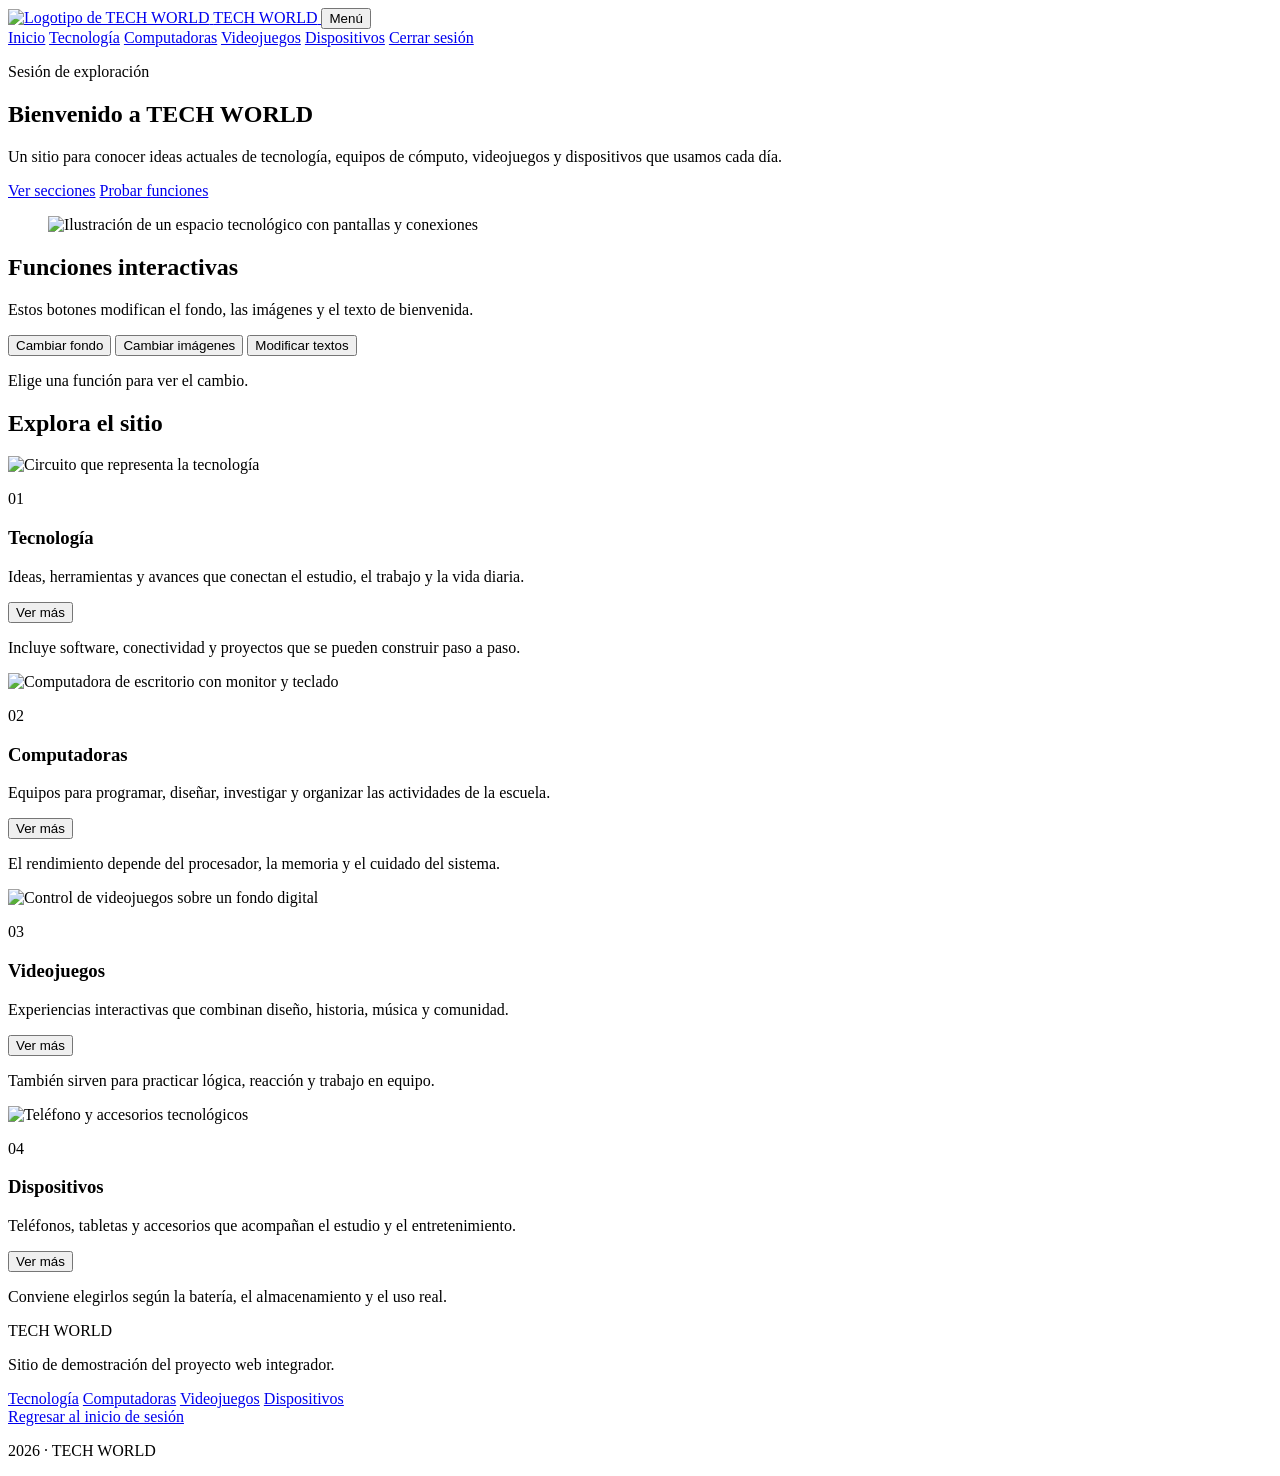
==== inicio.html @ 04315aa1 "Add files via upload" ====
<!DOCTYPE html>
<html lang="es">
<head>
  <meta charset="UTF-8">
  <meta name="viewport" content="width=device-width, initial-scale=1.0">
  <title>TECH WORLD | Inicio</title>
  <meta name="description" content="TECH WORLD: tecnología, computadoras, videojuegos y dispositivos.">
  <link rel="icon" href="img/logo.svg" type="image/svg+xml">
  <link rel="stylesheet" href="css/estilos.css">
</head>
<body class="pagina-inicio tema-noche" data-pagina="inicio">
  <header class="encabezado" id="inicio-pagina">
    <div class="contenedor barra">
      <a class="marca" href="#inicio-pagina">
        <img src="img/logo.svg" alt="Logotipo de TECH WORLD" width="42" height="42">
        <span>TECH WORLD</span>
      </a>

      <button class="boton-menu" id="boton-menu" type="button" aria-expanded="false" aria-controls="navegacion">
        Menú
      </button>

      <nav class="navegacion" id="navegacion" aria-label="Principal">
        <a href="#inicio-pagina">Inicio</a>
        <a href="#tecnologia">Tecnología</a>
        <a href="#computadoras">Computadoras</a>
        <a href="#videojuegos">Videojuegos</a>
        <a href="#dispositivos">Dispositivos</a>
        <a class="enlace-salir" id="cerrar-sesion" href="index.html">Cerrar sesión</a>
      </nav>
    </div>
  </header>

  <main>
    <section class="hero contenedor" aria-labelledby="titulo-bienvenida">
      <div class="hero-texto">
        <p class="etiqueta" id="saludo-usuario">Sesión de exploración</p>
        <h1 id="titulo-bienvenida">Bienvenido a TECH WORLD</h1>
        <p id="texto-bienvenida">
          Un sitio para conocer ideas actuales de tecnología, equipos de cómputo, videojuegos y dispositivos que usamos cada día.
        </p>
        <div class="hero-acciones">
          <a class="boton boton-principal" href="#tecnologia">Ver secciones</a>
          <a class="boton boton-secundario" href="#interacciones">Probar funciones</a>
        </div>
      </div>
      <figure class="hero-figura">
        <img id="imagen-hero" src="img/hero-1.svg" alt="Ilustración de un espacio tecnológico con pantallas y conexiones" width="800" height="500">
      </figure>
    </section>

    <section class="interacciones contenedor revelar" id="interacciones" aria-labelledby="titulo-interacciones">
      <div class="interacciones-encabezado">
        <h2 id="titulo-interacciones">Funciones interactivas</h2>
        <p>Estos botones modifican el fondo, las imágenes y el texto de bienvenida.</p>
      </div>
      <div class="grupo-botones">
        <button class="boton boton-secundario" id="btn-fondo" type="button">Cambiar fondo</button>
        <button class="boton boton-secundario" id="btn-imagenes" type="button">Cambiar imágenes</button>
        <button class="boton boton-secundario" id="btn-textos" type="button">Modificar textos</button>
      </div>
      <p id="estado-interaccion" class="estado" role="status" aria-live="polite">Elige una función para ver el cambio.</p>
    </section>

    <section class="seccion contenedor" aria-labelledby="titulo-temas">
      <h2 id="titulo-temas" class="titulo-seccion">Explora el sitio</h2>
      <div class="rejilla">
        <article class="tarjeta revelar" id="tecnologia">
          <img class="imagen-tema" data-tema="tecnologia" src="img/tecnologia-1.svg" alt="Circuito que representa la tecnología" width="800" height="500">
          <div class="tarjeta-cuerpo">
            <p class="etiqueta">01</p>
            <h3>Tecnología</h3>
            <p>Ideas, herramientas y avances que conectan el estudio, el trabajo y la vida diaria.</p>
            <button class="boton boton-texto" type="button" aria-expanded="false">Ver más</button>
            <p class="detalle">Incluye software, conectividad y proyectos que se pueden construir paso a paso.</p>
          </div>
        </article>

        <article class="tarjeta revelar" id="computadoras">
          <img class="imagen-tema" data-tema="computadoras" src="img/computadoras-1.svg" alt="Computadora de escritorio con monitor y teclado" width="800" height="500">
          <div class="tarjeta-cuerpo">
            <p class="etiqueta">02</p>
            <h3>Computadoras</h3>
            <p>Equipos para programar, diseñar, investigar y organizar las actividades de la escuela.</p>
            <button class="boton boton-texto" type="button" aria-expanded="false">Ver más</button>
            <p class="detalle">El rendimiento depende del procesador, la memoria y el cuidado del sistema.</p>
          </div>
        </article>

        <article class="tarjeta revelar" id="videojuegos">
          <img class="imagen-tema" data-tema="videojuegos" src="img/videojuegos-1.svg" alt="Control de videojuegos sobre un fondo digital" width="800" height="500">
          <div class="tarjeta-cuerpo">
            <p class="etiqueta">03</p>
            <h3>Videojuegos</h3>
            <p>Experiencias interactivas que combinan diseño, historia, música y comunidad.</p>
            <button class="boton boton-texto" type="button" aria-expanded="false">Ver más</button>
            <p class="detalle">También sirven para practicar lógica, reacción y trabajo en equipo.</p>
          </div>
        </article>

        <article class="tarjeta revelar" id="dispositivos">
          <img class="imagen-tema" data-tema="dispositivos" src="img/dispositivos-1.svg" alt="Teléfono y accesorios tecnológicos" width="800" height="500">
          <div class="tarjeta-cuerpo">
            <p class="etiqueta">04</p>
            <h3>Dispositivos</h3>
            <p>Teléfonos, tabletas y accesorios que acompañan el estudio y el entretenimiento.</p>
            <button class="boton boton-texto" type="button" aria-expanded="false">Ver más</button>
            <p class="detalle">Conviene elegirlos según la batería, el almacenamiento y el uso real.</p>
          </div>
        </article>
      </div>
    </section>
  </main>

  <footer class="pie">
    <div class="contenedor pie-contenido">
      <div>
        <p class="marca-pie">TECH WORLD</p>
        <p>Sitio de demostración del proyecto web integrador.</p>
      </div>
      <nav aria-label="Pie de página">
        <a href="#tecnologia">Tecnología</a>
        <a href="#computadoras">Computadoras</a>
        <a href="#videojuegos">Videojuegos</a>
        <a href="#dispositivos">Dispositivos</a>
      </nav>
      <a class="boton boton-secundario" id="cerrar-sesion-pie" href="index.html">Regresar al inicio de sesión</a>
    </div>
    <p class="nota-pie">2026 · TECH WORLD</p>
  </footer>

  <script src="js/script.js"></script>
</body>
</html>
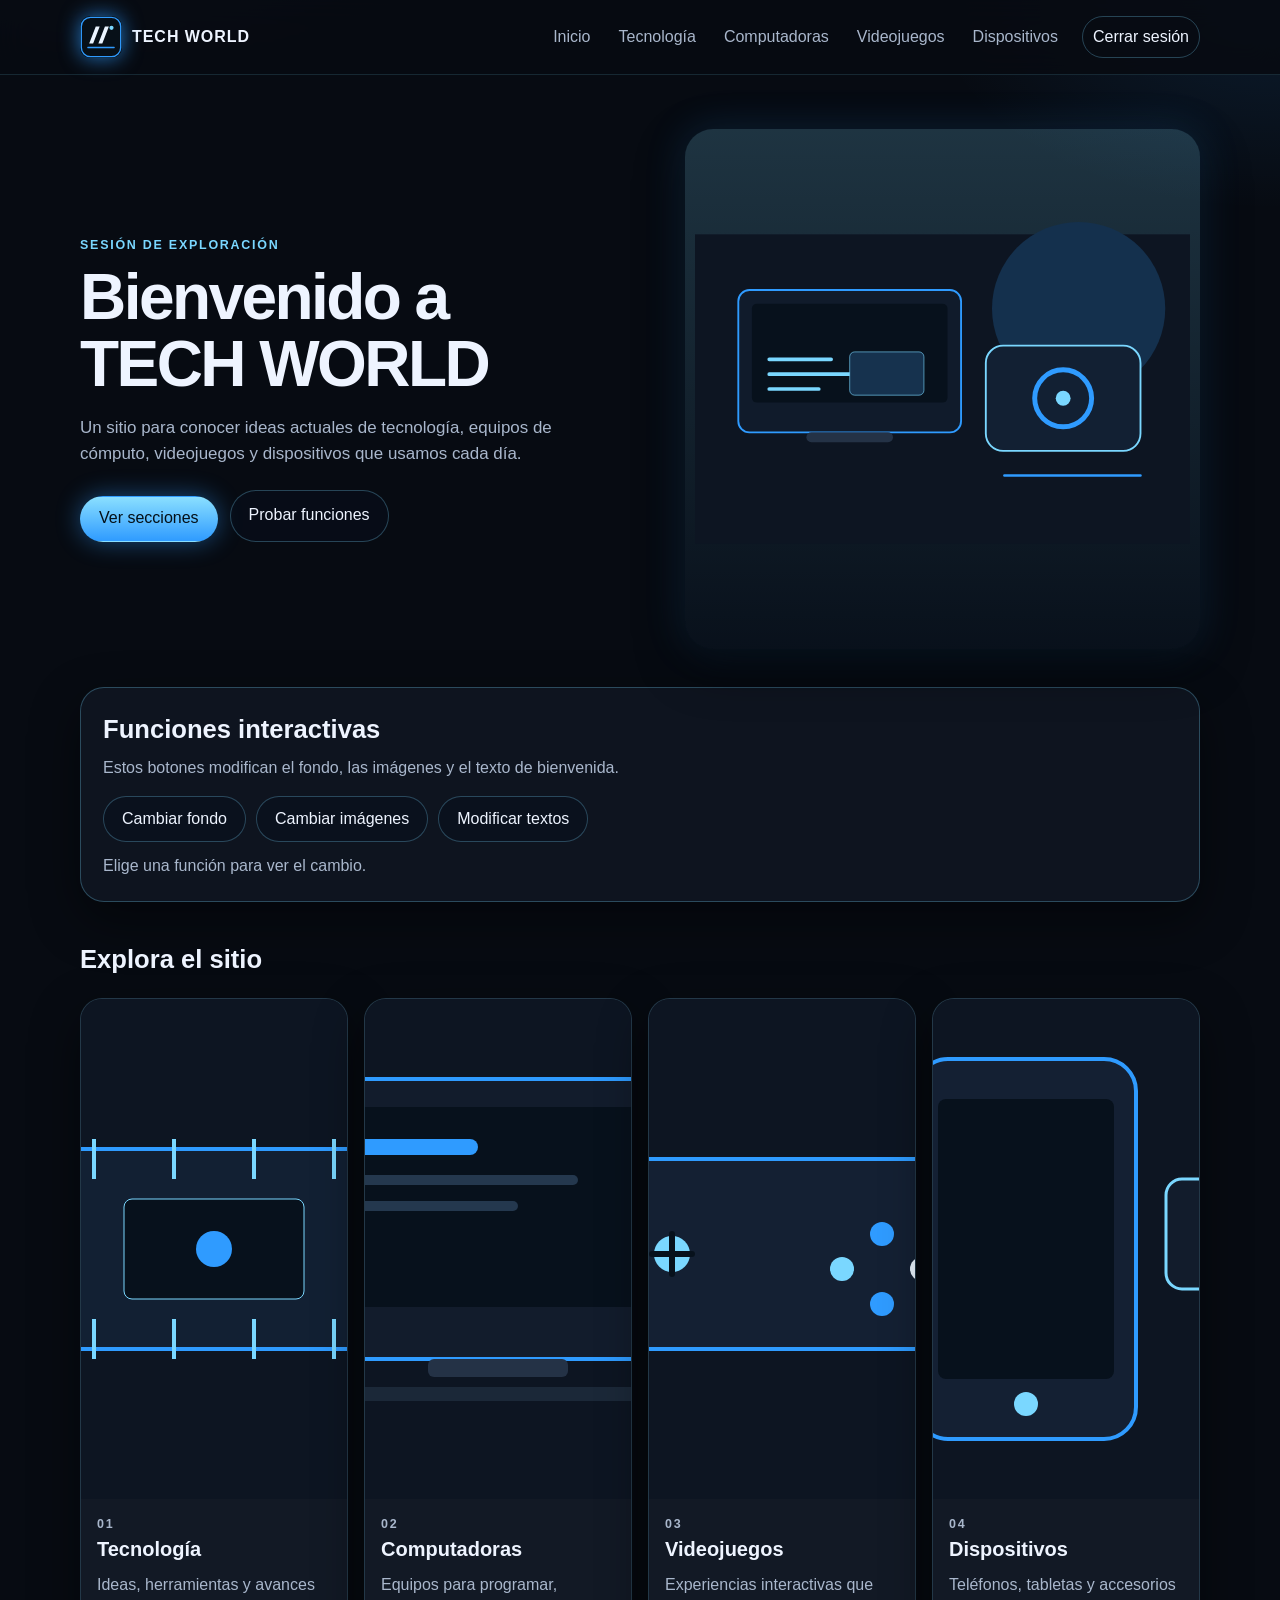
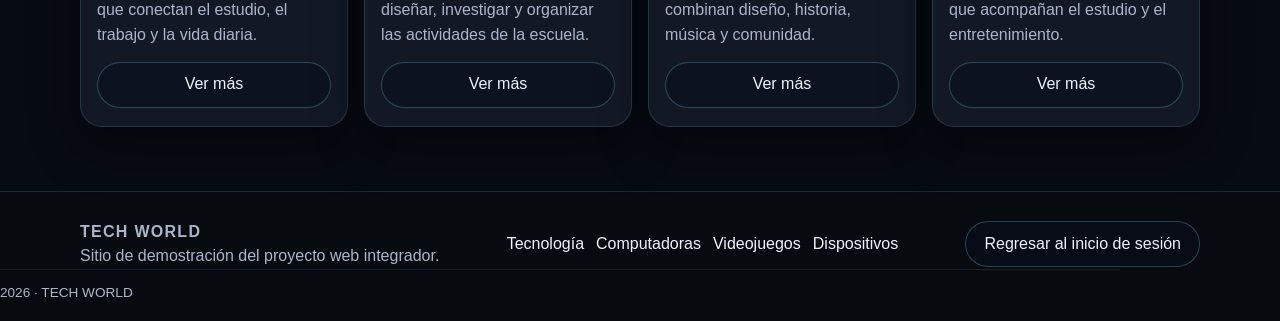
==== commit 3ff2b294: "Add files via upload" ====
--- a/inicio.html
+++ b/inicio.html
@@ -1,134 +1,134 @@
-<!DOCTYPE html>
-<html lang="es">
-<head>
-  <meta charset="UTF-8">
-  <meta name="viewport" content="width=device-width, initial-scale=1.0">
-  <title>TECH WORLD | Inicio</title>
-  <meta name="description" content="TECH WORLD: tecnología, computadoras, videojuegos y dispositivos.">
-  <link rel="icon" href="img/logo.svg" type="image/svg+xml">
-  <link rel="stylesheet" href="css/estilos.css">
-</head>
-<body class="pagina-inicio tema-noche" data-pagina="inicio">
-  <header class="encabezado" id="inicio-pagina">
-    <div class="contenedor barra">
-      <a class="marca" href="#inicio-pagina">
-        <img src="img/logo.svg" alt="Logotipo de TECH WORLD" width="42" height="42">
-        <span>TECH WORLD</span>
-      </a>
-
-      <button class="boton-menu" id="boton-menu" type="button" aria-expanded="false" aria-controls="navegacion">
-        Menú
-      </button>
-
-      <nav class="navegacion" id="navegacion" aria-label="Principal">
-        <a href="#inicio-pagina">Inicio</a>
-        <a href="#tecnologia">Tecnología</a>
-        <a href="#computadoras">Computadoras</a>
-        <a href="#videojuegos">Videojuegos</a>
-        <a href="#dispositivos">Dispositivos</a>
-        <a class="enlace-salir" id="cerrar-sesion" href="index.html">Cerrar sesión</a>
-      </nav>
-    </div>
-  </header>
-
-  <main>
-    <section class="hero contenedor" aria-labelledby="titulo-bienvenida">
-      <div class="hero-texto">
-        <p class="etiqueta" id="saludo-usuario">Sesión de exploración</p>
-        <h1 id="titulo-bienvenida">Bienvenido a TECH WORLD</h1>
-        <p id="texto-bienvenida">
-          Un sitio para conocer ideas actuales de tecnología, equipos de cómputo, videojuegos y dispositivos que usamos cada día.
-        </p>
-        <div class="hero-acciones">
-          <a class="boton boton-principal" href="#tecnologia">Ver secciones</a>
-          <a class="boton boton-secundario" href="#interacciones">Probar funciones</a>
-        </div>
-      </div>
-      <figure class="hero-figura">
-        <img id="imagen-hero" src="img/hero-1.svg" alt="Ilustración de un espacio tecnológico con pantallas y conexiones" width="800" height="500">
-      </figure>
-    </section>
-
-    <section class="interacciones contenedor revelar" id="interacciones" aria-labelledby="titulo-interacciones">
-      <div class="interacciones-encabezado">
-        <h2 id="titulo-interacciones">Funciones interactivas</h2>
-        <p>Estos botones modifican el fondo, las imágenes y el texto de bienvenida.</p>
-      </div>
-      <div class="grupo-botones">
-        <button class="boton boton-secundario" id="btn-fondo" type="button">Cambiar fondo</button>
-        <button class="boton boton-secundario" id="btn-imagenes" type="button">Cambiar imágenes</button>
-        <button class="boton boton-secundario" id="btn-textos" type="button">Modificar textos</button>
-      </div>
-      <p id="estado-interaccion" class="estado" role="status" aria-live="polite">Elige una función para ver el cambio.</p>
-    </section>
-
-    <section class="seccion contenedor" aria-labelledby="titulo-temas">
-      <h2 id="titulo-temas" class="titulo-seccion">Explora el sitio</h2>
-      <div class="rejilla">
-        <article class="tarjeta revelar" id="tecnologia">
-          <img class="imagen-tema" data-tema="tecnologia" src="img/tecnologia-1.svg" alt="Circuito que representa la tecnología" width="800" height="500">
-          <div class="tarjeta-cuerpo">
-            <p class="etiqueta">01</p>
-            <h3>Tecnología</h3>
-            <p>Ideas, herramientas y avances que conectan el estudio, el trabajo y la vida diaria.</p>
-            <button class="boton boton-texto" type="button" aria-expanded="false">Ver más</button>
-            <p class="detalle">Incluye software, conectividad y proyectos que se pueden construir paso a paso.</p>
-          </div>
-        </article>
-
-        <article class="tarjeta revelar" id="computadoras">
-          <img class="imagen-tema" data-tema="computadoras" src="img/computadoras-1.svg" alt="Computadora de escritorio con monitor y teclado" width="800" height="500">
-          <div class="tarjeta-cuerpo">
-            <p class="etiqueta">02</p>
-            <h3>Computadoras</h3>
-            <p>Equipos para programar, diseñar, investigar y organizar las actividades de la escuela.</p>
-            <button class="boton boton-texto" type="button" aria-expanded="false">Ver más</button>
-            <p class="detalle">El rendimiento depende del procesador, la memoria y el cuidado del sistema.</p>
-          </div>
-        </article>
-
-        <article class="tarjeta revelar" id="videojuegos">
-          <img class="imagen-tema" data-tema="videojuegos" src="img/videojuegos-1.svg" alt="Control de videojuegos sobre un fondo digital" width="800" height="500">
-          <div class="tarjeta-cuerpo">
-            <p class="etiqueta">03</p>
-            <h3>Videojuegos</h3>
-            <p>Experiencias interactivas que combinan diseño, historia, música y comunidad.</p>
-            <button class="boton boton-texto" type="button" aria-expanded="false">Ver más</button>
-            <p class="detalle">También sirven para practicar lógica, reacción y trabajo en equipo.</p>
-          </div>
-        </article>
-
-        <article class="tarjeta revelar" id="dispositivos">
-          <img class="imagen-tema" data-tema="dispositivos" src="img/dispositivos-1.svg" alt="Teléfono y accesorios tecnológicos" width="800" height="500">
-          <div class="tarjeta-cuerpo">
-            <p class="etiqueta">04</p>
-            <h3>Dispositivos</h3>
-            <p>Teléfonos, tabletas y accesorios que acompañan el estudio y el entretenimiento.</p>
-            <button class="boton boton-texto" type="button" aria-expanded="false">Ver más</button>
-            <p class="detalle">Conviene elegirlos según la batería, el almacenamiento y el uso real.</p>
-          </div>
-        </article>
-      </div>
-    </section>
-  </main>
-
-  <footer class="pie">
-    <div class="contenedor pie-contenido">
-      <div>
-        <p class="marca-pie">TECH WORLD</p>
-        <p>Sitio de demostración del proyecto web integrador.</p>
-      </div>
-      <nav aria-label="Pie de página">
-        <a href="#tecnologia">Tecnología</a>
-        <a href="#computadoras">Computadoras</a>
-        <a href="#videojuegos">Videojuegos</a>
-        <a href="#dispositivos">Dispositivos</a>
-      </nav>
-      <a class="boton boton-secundario" id="cerrar-sesion-pie" href="index.html">Regresar al inicio de sesión</a>
-    </div>
-    <p class="nota-pie">2026 · TECH WORLD</p>
-  </footer>
-
-  <script src="js/script.js"></script>
-</body>
-</html>
+<!DOCTYPE html>
+<html lang="es">
+<head>
+  <meta charset="UTF-8">
+  <meta name="viewport" content="width=device-width, initial-scale=1.0">
+  <title>TECH WORLD | Inicio</title>
+  <meta name="description" content="TECH WORLD: tecnología, computadoras, videojuegos y dispositivos.">
+  <link rel="icon" href="logo.svg" type="image/svg+xml">
+  <link rel="stylesheet" href="estilos.css">
+</head>
+<body class="pagina-inicio tema-noche" data-pagina="inicio">
+  <header class="encabezado" id="inicio-pagina">
+    <div class="contenedor barra">
+      <a class="marca" href="#inicio-pagina">
+        <img src="logo.svg" alt="Logotipo de TECH WORLD" width="42" height="42">
+        <span>TECH WORLD</span>
+      </a>
+
+      <button class="boton-menu" id="boton-menu" type="button" aria-expanded="false" aria-controls="navegacion">
+        Menú
+      </button>
+
+      <nav class="navegacion" id="navegacion" aria-label="Principal">
+        <a href="#inicio-pagina">Inicio</a>
+        <a href="#tecnologia">Tecnología</a>
+        <a href="#computadoras">Computadoras</a>
+        <a href="#videojuegos">Videojuegos</a>
+        <a href="#dispositivos">Dispositivos</a>
+        <a class="enlace-salir" id="cerrar-sesion" href="index.html">Cerrar sesión</a>
+      </nav>
+    </div>
+  </header>
+
+  <main>
+    <section class="hero contenedor" aria-labelledby="titulo-bienvenida">
+      <div class="hero-texto">
+        <p class="etiqueta" id="saludo-usuario">Sesión de exploración</p>
+        <h1 id="titulo-bienvenida">Bienvenido a TECH WORLD</h1>
+        <p id="texto-bienvenida">
+          Un sitio para conocer ideas actuales de tecnología, equipos de cómputo, videojuegos y dispositivos que usamos cada día.
+        </p>
+        <div class="hero-acciones">
+          <a class="boton boton-principal" href="#tecnologia">Ver secciones</a>
+          <a class="boton boton-secundario" href="#interacciones">Probar funciones</a>
+        </div>
+      </div>
+      <figure class="hero-figura">
+        <img id="imagen-hero" src="hero-1.svg" alt="Ilustración de un espacio tecnológico con pantallas y conexiones" width="800" height="500">
+      </figure>
+    </section>
+
+    <section class="interacciones contenedor revelar" id="interacciones" aria-labelledby="titulo-interacciones">
+      <div class="interacciones-encabezado">
+        <h2 id="titulo-interacciones">Funciones interactivas</h2>
+        <p>Estos botones modifican el fondo, las imágenes y el texto de bienvenida.</p>
+      </div>
+      <div class="grupo-botones">
+        <button class="boton boton-secundario" id="btn-fondo" type="button">Cambiar fondo</button>
+        <button class="boton boton-secundario" id="btn-imagenes" type="button">Cambiar imágenes</button>
+        <button class="boton boton-secundario" id="btn-textos" type="button">Modificar textos</button>
+      </div>
+      <p id="estado-interaccion" class="estado" role="status" aria-live="polite">Elige una función para ver el cambio.</p>
+    </section>
+
+    <section class="seccion contenedor" aria-labelledby="titulo-temas">
+      <h2 id="titulo-temas" class="titulo-seccion">Explora el sitio</h2>
+      <div class="rejilla">
+        <article class="tarjeta revelar" id="tecnologia">
+          <img class="imagen-tema" data-tema="tecnologia" src="tecnologia-1.svg" alt="Circuito que representa la tecnología" width="800" height="500">
+          <div class="tarjeta-cuerpo">
+            <p class="etiqueta">01</p>
+            <h3>Tecnología</h3>
+            <p>Ideas, herramientas y avances que conectan el estudio, el trabajo y la vida diaria.</p>
+            <button class="boton boton-texto" type="button" aria-expanded="false">Ver más</button>
+            <p class="detalle">Incluye software, conectividad y proyectos que se pueden construir paso a paso.</p>
+          </div>
+        </article>
+
+        <article class="tarjeta revelar" id="computadoras">
+          <img class="imagen-tema" data-tema="computadoras" src="computadoras-1.svg" alt="Computadora de escritorio con monitor y teclado" width="800" height="500">
+          <div class="tarjeta-cuerpo">
+            <p class="etiqueta">02</p>
+            <h3>Computadoras</h3>
+            <p>Equipos para programar, diseñar, investigar y organizar las actividades de la escuela.</p>
+            <button class="boton boton-texto" type="button" aria-expanded="false">Ver más</button>
+            <p class="detalle">El rendimiento depende del procesador, la memoria y el cuidado del sistema.</p>
+          </div>
+        </article>
+
+        <article class="tarjeta revelar" id="videojuegos">
+          <img class="imagen-tema" data-tema="videojuegos" src="videojuegos-1.svg" alt="Control de videojuegos sobre un fondo digital" width="800" height="500">
+          <div class="tarjeta-cuerpo">
+            <p class="etiqueta">03</p>
+            <h3>Videojuegos</h3>
+            <p>Experiencias interactivas que combinan diseño, historia, música y comunidad.</p>
+            <button class="boton boton-texto" type="button" aria-expanded="false">Ver más</button>
+            <p class="detalle">También sirven para practicar lógica, reacción y trabajo en equipo.</p>
+          </div>
+        </article>
+
+        <article class="tarjeta revelar" id="dispositivos">
+          <img class="imagen-tema" data-tema="dispositivos" src="dispositivos-1.svg" alt="Teléfono y accesorios tecnológicos" width="800" height="500">
+          <div class="tarjeta-cuerpo">
+            <p class="etiqueta">04</p>
+            <h3>Dispositivos</h3>
+            <p>Teléfonos, tabletas y accesorios que acompañan el estudio y el entretenimiento.</p>
+            <button class="boton boton-texto" type="button" aria-expanded="false">Ver más</button>
+            <p class="detalle">Conviene elegirlos según la batería, el almacenamiento y el uso real.</p>
+          </div>
+        </article>
+      </div>
+    </section>
+  </main>
+
+  <footer class="pie">
+    <div class="contenedor pie-contenido">
+      <div>
+        <p class="marca-pie">TECH WORLD</p>
+        <p>Sitio de demostración del proyecto web integrador.</p>
+      </div>
+      <nav aria-label="Pie de página">
+        <a href="#tecnologia">Tecnología</a>
+        <a href="#computadoras">Computadoras</a>
+        <a href="#videojuegos">Videojuegos</a>
+        <a href="#dispositivos">Dispositivos</a>
+      </nav>
+      <a class="boton boton-secundario" id="cerrar-sesion-pie" href="index.html">Regresar al inicio de sesión</a>
+    </div>
+    <p class="nota-pie">2026 · TECH WORLD</p>
+  </footer>
+
+  <script src="script.js"></script>
+</body>
+</html>
--- a/estilos.css
+++ b/estilos.css
@@ -0,0 +1,721 @@
+/* TECH WORLD — estilos del acceso y de la página principal */
+
+:root {
+  --fondo: #070b12;
+  --fondo-2: #101722;
+  --tarjeta: #141c28;
+  --texto: #eef4ff;
+  --texto-suave: #a9b7cc;
+  --azul: #2f9bff;
+  --azul-brillo: #7ad7ff;
+  --linea: rgba(122, 215, 255, 0.28);
+  --sombra: 0 18px 50px rgba(0, 0, 0, 0.45);
+  --radio: 18px;
+  --ancho: 1120px;
+}
+
+* {
+  box-sizing: border-box;
+}
+
+html {
+  scroll-behavior: smooth;
+}
+
+body {
+  margin: 0;
+  min-height: 100vh;
+  color: var(--texto);
+  font-family: "Segoe UI", "Helvetica Neue", Arial, sans-serif;
+  background:
+    radial-gradient(900px 480px at 8% -10%, rgba(47, 155, 255, 0.22), transparent 55%),
+    radial-gradient(700px 420px at 100% 0%, rgba(47, 155, 255, 0.12), transparent 50%),
+    var(--fondo);
+  line-height: 1.55;
+}
+
+img {
+  max-width: 100%;
+  display: block;
+}
+
+a {
+  color: inherit;
+  text-decoration: none;
+}
+
+button,
+input {
+  font: inherit;
+}
+
+.contenedor {
+  width: min(var(--ancho), calc(100% - 32px));
+  margin-inline: auto;
+}
+
+.etiqueta {
+  margin: 0 0 8px;
+  color: var(--azul-brillo);
+  font-size: 0.78rem;
+  font-weight: 700;
+  letter-spacing: 0.14em;
+  text-transform: uppercase;
+}
+
+.boton {
+  display: inline-flex;
+  align-items: center;
+  justify-content: center;
+  min-height: 46px;
+  padding: 0 18px;
+  border: 1px solid transparent;
+  border-radius: 999px;
+  cursor: pointer;
+  transition: transform 0.2s ease, box-shadow 0.2s ease, background 0.2s ease, border-color 0.2s ease;
+}
+
+.boton:hover {
+  transform: translateY(-2px);
+}
+
+.boton:focus-visible,
+a:focus-visible,
+input:focus-visible,
+.boton-menu:focus-visible {
+  outline: 2px solid var(--azul-brillo);
+  outline-offset: 3px;
+}
+
+.boton-principal {
+  color: #041018;
+  background: linear-gradient(180deg, #8adfff, var(--azul));
+  box-shadow: 0 0 24px rgba(47, 155, 255, 0.45);
+}
+
+.boton-secundario,
+.boton-texto {
+  color: var(--texto);
+  background: rgba(8, 16, 28, 0.55);
+  border-color: var(--linea);
+}
+
+.boton-secundario:hover,
+.boton-texto:hover,
+.enlace-salir:hover {
+  border-color: var(--azul-brillo);
+  box-shadow: 0 0 18px rgba(47, 155, 255, 0.28);
+}
+
+/* Acceso */
+
+.pagina-acceso {
+  min-height: 100vh;
+}
+
+.acceso {
+  display: grid;
+  grid-template-columns: 1.15fr 0.85fr;
+  min-height: 100vh;
+}
+
+.acceso-marca,
+.acceso-panel {
+  position: relative;
+  padding: 56px 8vw;
+}
+
+.acceso-marca {
+  display: flex;
+  flex-direction: column;
+  justify-content: center;
+  overflow: hidden;
+  background:
+    linear-gradient(160deg, rgba(47, 155, 255, 0.16), transparent 42%),
+    #080d16;
+  border-right: 1px solid rgba(122, 215, 255, 0.12);
+}
+
+.resplandor {
+  position: absolute;
+  width: 320px;
+  height: 320px;
+  border-radius: 50%;
+  background: radial-gradient(circle, rgba(47, 155, 255, 0.55), transparent 68%);
+  filter: blur(6px);
+  pointer-events: none;
+}
+
+.resplandor-a {
+  top: -80px;
+  right: -40px;
+}
+
+.resplandor-b {
+  bottom: -90px;
+  left: -60px;
+  background: radial-gradient(circle, rgba(47, 155, 255, 0.28), transparent 70%);
+}
+
+.logo-grande {
+  width: 72px;
+  height: 72px;
+  margin-bottom: 22px;
+  filter: drop-shadow(0 0 16px rgba(47, 155, 255, 0.65));
+}
+
+.acceso-marca h1,
+.hero h1,
+.acceso-panel h2 {
+  margin: 0 0 12px;
+  line-height: 1.05;
+  letter-spacing: -0.04em;
+}
+
+.acceso-marca h1 {
+  font-size: clamp(3rem, 6vw, 5.4rem);
+}
+
+.texto-marca {
+  max-width: 460px;
+  margin: 0 0 24px;
+  color: var(--texto-suave);
+  font-size: 1.08rem;
+}
+
+.lista-marca {
+  margin: 0;
+  padding: 0;
+  list-style: none;
+}
+
+.lista-marca li {
+  position: relative;
+  margin: 10px 0;
+  padding-left: 18px;
+  color: var(--texto);
+}
+
+.lista-marca li::before {
+  content: "";
+  position: absolute;
+  left: 0;
+  top: 0.55em;
+  width: 8px;
+  height: 8px;
+  border-radius: 50%;
+  background: var(--azul);
+  box-shadow: 0 0 10px var(--azul);
+}
+
+.acceso-panel {
+  display: flex;
+  flex-direction: column;
+  justify-content: center;
+  background: rgba(7, 11, 18, 0.78);
+}
+
+.acceso-panel h2 {
+  font-size: 2rem;
+}
+
+.ayuda {
+  margin: 0 0 22px;
+  color: var(--texto-suave);
+}
+
+.campo {
+  margin-bottom: 16px;
+}
+
+.campo label {
+  display: block;
+  margin-bottom: 6px;
+  font-size: 0.92rem;
+}
+
+.campo input {
+  width: 100%;
+  min-height: 48px;
+  padding: 0 14px;
+  color: var(--texto);
+  background: #0c121c;
+  border: 1px solid rgba(169, 183, 204, 0.25);
+  border-radius: 12px;
+}
+
+.campo input::placeholder {
+  color: #728197;
+}
+
+.campo input:focus {
+  border-color: var(--azul);
+  box-shadow: 0 0 0 4px rgba(47, 155, 255, 0.15);
+}
+
+.campo input.invalido {
+  border-color: #ff6b7a;
+  box-shadow: 0 0 0 4px rgba(255, 107, 122, 0.12);
+}
+
+.boton-principal {
+  width: 100%;
+  margin-top: 6px;
+}
+
+.mensaje {
+  min-height: 1.4em;
+  margin: 14px 0 0;
+  font-size: 0.95rem;
+}
+
+.mensaje.error {
+  color: #ff8b98;
+}
+
+.mensaje.ok {
+  color: #8dffc7;
+}
+
+.datos-demo {
+  margin-top: 28px;
+  padding: 16px 18px;
+  background: rgba(20, 28, 40, 0.85);
+  border: 1px solid var(--linea);
+  border-radius: var(--radio);
+  box-shadow: var(--sombra);
+}
+
+.datos-demo p {
+  display: flex;
+  justify-content: space-between;
+  gap: 12px;
+  margin: 6px 0;
+}
+
+.datos-demo span {
+  color: var(--texto-suave);
+}
+
+.sacudir {
+  animation: sacudir 0.42s ease;
+}
+
+@keyframes sacudir {
+  0%, 100% { transform: translateX(0); }
+  25% { transform: translateX(-6px); }
+  50% { transform: translateX(6px); }
+  75% { transform: translateX(-3px); }
+}
+
+/* Página principal */
+
+.encabezado {
+  position: sticky;
+  top: 0;
+  z-index: 20;
+  background: rgba(7, 11, 18, 0.88);
+  border-bottom: 1px solid rgba(122, 215, 255, 0.14);
+  backdrop-filter: blur(14px);
+}
+
+.barra {
+  display: flex;
+  align-items: center;
+  justify-content: space-between;
+  gap: 18px;
+  min-height: 74px;
+}
+
+.marca {
+  display: flex;
+  align-items: center;
+  gap: 10px;
+  font-weight: 800;
+  letter-spacing: 0.06em;
+}
+
+.marca img {
+  filter: drop-shadow(0 0 10px rgba(47, 155, 255, 0.7));
+}
+
+.navegacion {
+  display: flex;
+  align-items: center;
+  gap: 8px;
+}
+
+.navegacion a {
+  padding: 8px 10px;
+  color: var(--texto-suave);
+  border-radius: 999px;
+}
+
+.navegacion a:hover {
+  color: var(--texto);
+  background: rgba(47, 155, 255, 0.12);
+}
+
+.enlace-salir {
+  margin-left: 6px;
+  color: var(--texto) !important;
+  border: 1px solid var(--linea);
+}
+
+.boton-menu {
+  display: none;
+  min-height: 40px;
+  padding: 0 14px;
+  color: var(--texto);
+  background: transparent;
+  border: 1px solid var(--linea);
+  border-radius: 999px;
+  cursor: pointer;
+}
+
+.hero {
+  display: grid;
+  grid-template-columns: 1.05fr 0.95fr;
+  gap: 36px;
+  align-items: center;
+  padding: 54px 0 20px;
+}
+
+.hero h1 {
+  max-width: 12ch;
+  font-size: clamp(2.5rem, 5vw, 4.4rem);
+}
+
+.hero-texto p:not(.etiqueta) {
+  max-width: 520px;
+  color: var(--texto-suave);
+  font-size: 1.06rem;
+}
+
+.hero-acciones {
+  display: flex;
+  flex-wrap: wrap;
+  gap: 12px;
+  margin-top: 22px;
+}
+
+.hero-acciones .boton-principal {
+  width: auto;
+}
+
+.hero-figura {
+  margin: 0;
+  padding: 10px;
+  background: linear-gradient(180deg, rgba(122, 215, 255, 0.2), rgba(47, 155, 255, 0.04));
+  border-radius: 28px;
+  box-shadow: var(--sombra), 0 0 40px rgba(47, 155, 255, 0.18);
+}
+
+.hero-figura img,
+.tarjeta img {
+  width: 100%;
+  border-radius: 20px;
+  transition: opacity 0.25s ease, transform 0.45s ease;
+}
+
+.hero-figura img.cambiando,
+.tarjeta img.cambiando {
+  opacity: 0.15;
+}
+
+.interacciones {
+  margin: 18px auto 10px;
+  padding: 22px;
+  background: rgba(16, 23, 34, 0.86);
+  border: 1px solid var(--linea);
+  border-radius: 24px;
+  box-shadow: var(--sombra);
+}
+
+.interacciones-encabezado h2,
+.titulo-seccion {
+  margin: 0 0 6px;
+  font-size: 1.6rem;
+}
+
+.interacciones-encabezado p,
+.estado {
+  margin: 0;
+  color: var(--texto-suave);
+}
+
+.grupo-botones {
+  display: flex;
+  flex-wrap: wrap;
+  gap: 10px;
+  margin: 16px 0 12px;
+}
+
+.seccion {
+  padding: 28px 0 64px;
+}
+
+.rejilla {
+  display: grid;
+  grid-template-columns: repeat(4, 1fr);
+  gap: 16px;
+  margin-top: 18px;
+}
+
+.tarjeta {
+  overflow: hidden;
+  background: rgba(20, 28, 40, 0.92);
+  border: 1px solid rgba(122, 215, 255, 0.16);
+  border-radius: 22px;
+  box-shadow: var(--sombra);
+  transition: transform 0.25s ease, border-color 0.25s ease, box-shadow 0.25s ease;
+}
+
+.tarjeta:hover {
+  transform: translateY(-6px);
+  border-color: rgba(122, 215, 255, 0.7);
+  box-shadow: var(--sombra), 0 0 26px rgba(47, 155, 255, 0.22);
+}
+
+.tarjeta img {
+  aspect-ratio: 16 / 10;
+  object-fit: cover;
+  border-radius: 0;
+}
+
+.tarjeta:hover img {
+  transform: scale(1.04);
+}
+
+.tarjeta-cuerpo {
+  padding: 16px 16px 18px;
+}
+
+.tarjeta h3 {
+  margin: 0 0 8px;
+  font-size: 1.25rem;
+}
+
+.tarjeta p {
+  margin: 0;
+  color: var(--texto-suave);
+}
+
+.boton-texto {
+  width: 100%;
+  margin-top: 14px;
+}
+
+.detalle {
+  display: none;
+  margin-top: 12px !important;
+  color: var(--texto) !important;
+}
+
+.tarjeta.abierta .detalle {
+  display: block;
+}
+
+.tarjeta.abierta {
+  border-color: var(--azul-brillo);
+}
+
+.pie {
+  padding: 28px 0 18px;
+  background: #070b10;
+  border-top: 1px solid rgba(122, 215, 255, 0.14);
+}
+
+.pie-contenido {
+  display: flex;
+  justify-content: space-between;
+  gap: 24px;
+  align-items: center;
+}
+
+.marca-pie {
+  margin: 0 0 4px;
+  font-weight: 800;
+  letter-spacing: 0.08em;
+}
+
+.pie p {
+  margin: 0;
+  color: var(--texto-suave);
+}
+
+.pie nav {
+  display: flex;
+  flex-wrap: wrap;
+  gap: 12px;
+}
+
+.pie nav a:hover {
+  color: var(--azul-brillo);
+}
+
+.nota-pie {
+  width: min(var(--ancho), calc(100% - 32px));
+  margin: 18px auto 0;
+  padding-top: 12px;
+  border-top: 1px solid rgba(169, 183, 204, 0.12);
+  color: #7f8da1;
+  font-size: 0.85rem;
+}
+
+/* Aparición de secciones */
+
+.js .revelar {
+  opacity: 0;
+  transform: translateY(26px);
+}
+
+.js .revelar.visible {
+  opacity: 1;
+  transform: none;
+  transition: opacity 0.7s ease, transform 0.7s ease;
+}
+
+.pulso {
+  animation: pulso 0.45s ease;
+}
+
+@keyframes pulso {
+  from { opacity: 0.35; transform: translateY(6px); }
+  to { opacity: 1; transform: none; }
+}
+
+section[id] {
+  scroll-margin-top: 90px;
+}
+
+/* Temas de fondo */
+
+body.tema-electrico {
+  --fondo: #031426;
+  --fondo-2: #07243d;
+  --tarjeta: #0c2742;
+  --azul: #3ecbff;
+  --azul-brillo: #b7f3ff;
+  background:
+    radial-gradient(820px 520px at 85% 0%, rgba(0, 190, 255, 0.48), transparent 58%),
+    radial-gradient(640px 420px at 0% 90%, rgba(0, 90, 255, 0.38), transparent 55%),
+    #031426;
+}
+
+body.tema-grafito {
+  --fondo: #15171b;
+  --fondo-2: #22262c;
+  --tarjeta: #2a2f36;
+  --azul: #9fd8ff;
+  --azul-brillo: #d5ecff;
+  --linea: rgba(213, 236, 255, 0.28);
+  background:
+    radial-gradient(760px 420px at 15% 0%, rgba(190, 200, 210, 0.18), transparent 56%),
+    #141618;
+}
+
+body.tema-electrico .encabezado,
+body.tema-grafito .encabezado {
+  background: color-mix(in srgb, var(--fondo) 88%, transparent);
+}
+
+/* Adaptable */
+
+@media (max-width: 980px) {
+  .acceso,
+  .hero,
+  .rejilla,
+  .pie-contenido {
+    grid-template-columns: 1fr;
+    display: grid;
+  }
+
+  .rejilla {
+    grid-template-columns: 1fr 1fr;
+  }
+
+  .acceso-marca {
+    min-height: auto;
+    border-right: 0;
+    border-bottom: 1px solid rgba(122, 215, 255, 0.12);
+  }
+
+  .pie-contenido {
+    justify-items: start;
+  }
+}
+
+@media (max-width: 720px) {
+  .boton-menu {
+    display: inline-flex;
+  }
+
+  .barra {
+    position: relative;
+    flex-wrap: wrap;
+    padding: 12px 0;
+  }
+
+  .navegacion {
+    display: none;
+    position: absolute;
+    top: calc(100% + 1px);
+    left: 0;
+    right: 0;
+    flex-direction: column;
+    align-items: stretch;
+    padding: 12px;
+    background: #0c121b;
+    border: 1px solid var(--linea);
+    border-radius: 16px;
+  }
+
+  .navegacion.abierta {
+    display: flex;
+  }
+
+  .enlace-salir {
+    margin-left: 0;
+    text-align: center;
+  }
+
+  .hero {
+    padding-top: 28px;
+  }
+
+  .hero h1 {
+    max-width: none;
+  }
+
+  .rejilla,
+  .acceso-marca,
+  .acceso-panel {
+    padding-left: 22px;
+    padding-right: 22px;
+  }
+
+  .rejilla {
+    grid-template-columns: 1fr;
+    padding: 0;
+  }
+
+  .grupo-botones .boton,
+  .hero-acciones .boton,
+  .pie .boton {
+    width: 100%;
+  }
+}
+
+@media (prefers-reduced-motion: reduce) {
+  html {
+    scroll-behavior: auto;
+  }
+
+  *,
+  *::before,
+  *::after {
+    animation: none !important;
+    transition: none !important;
+  }
+}
